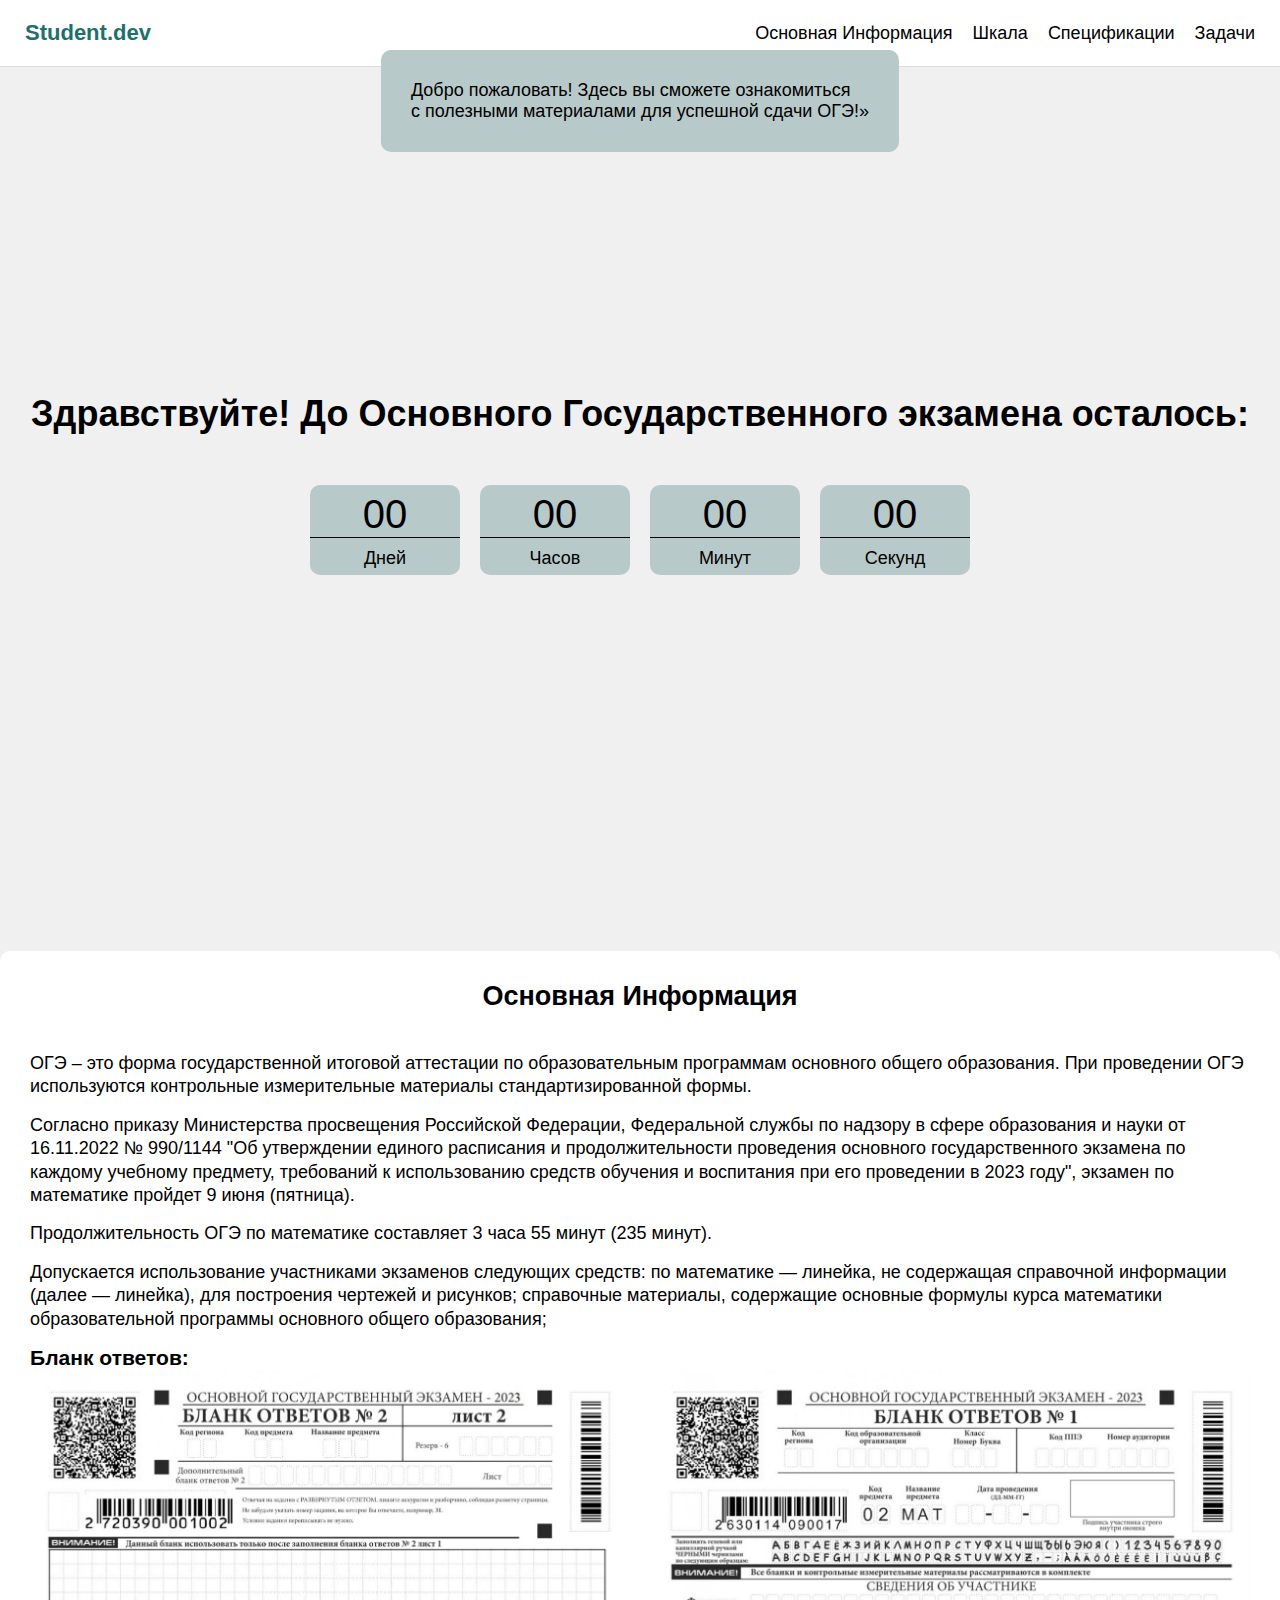
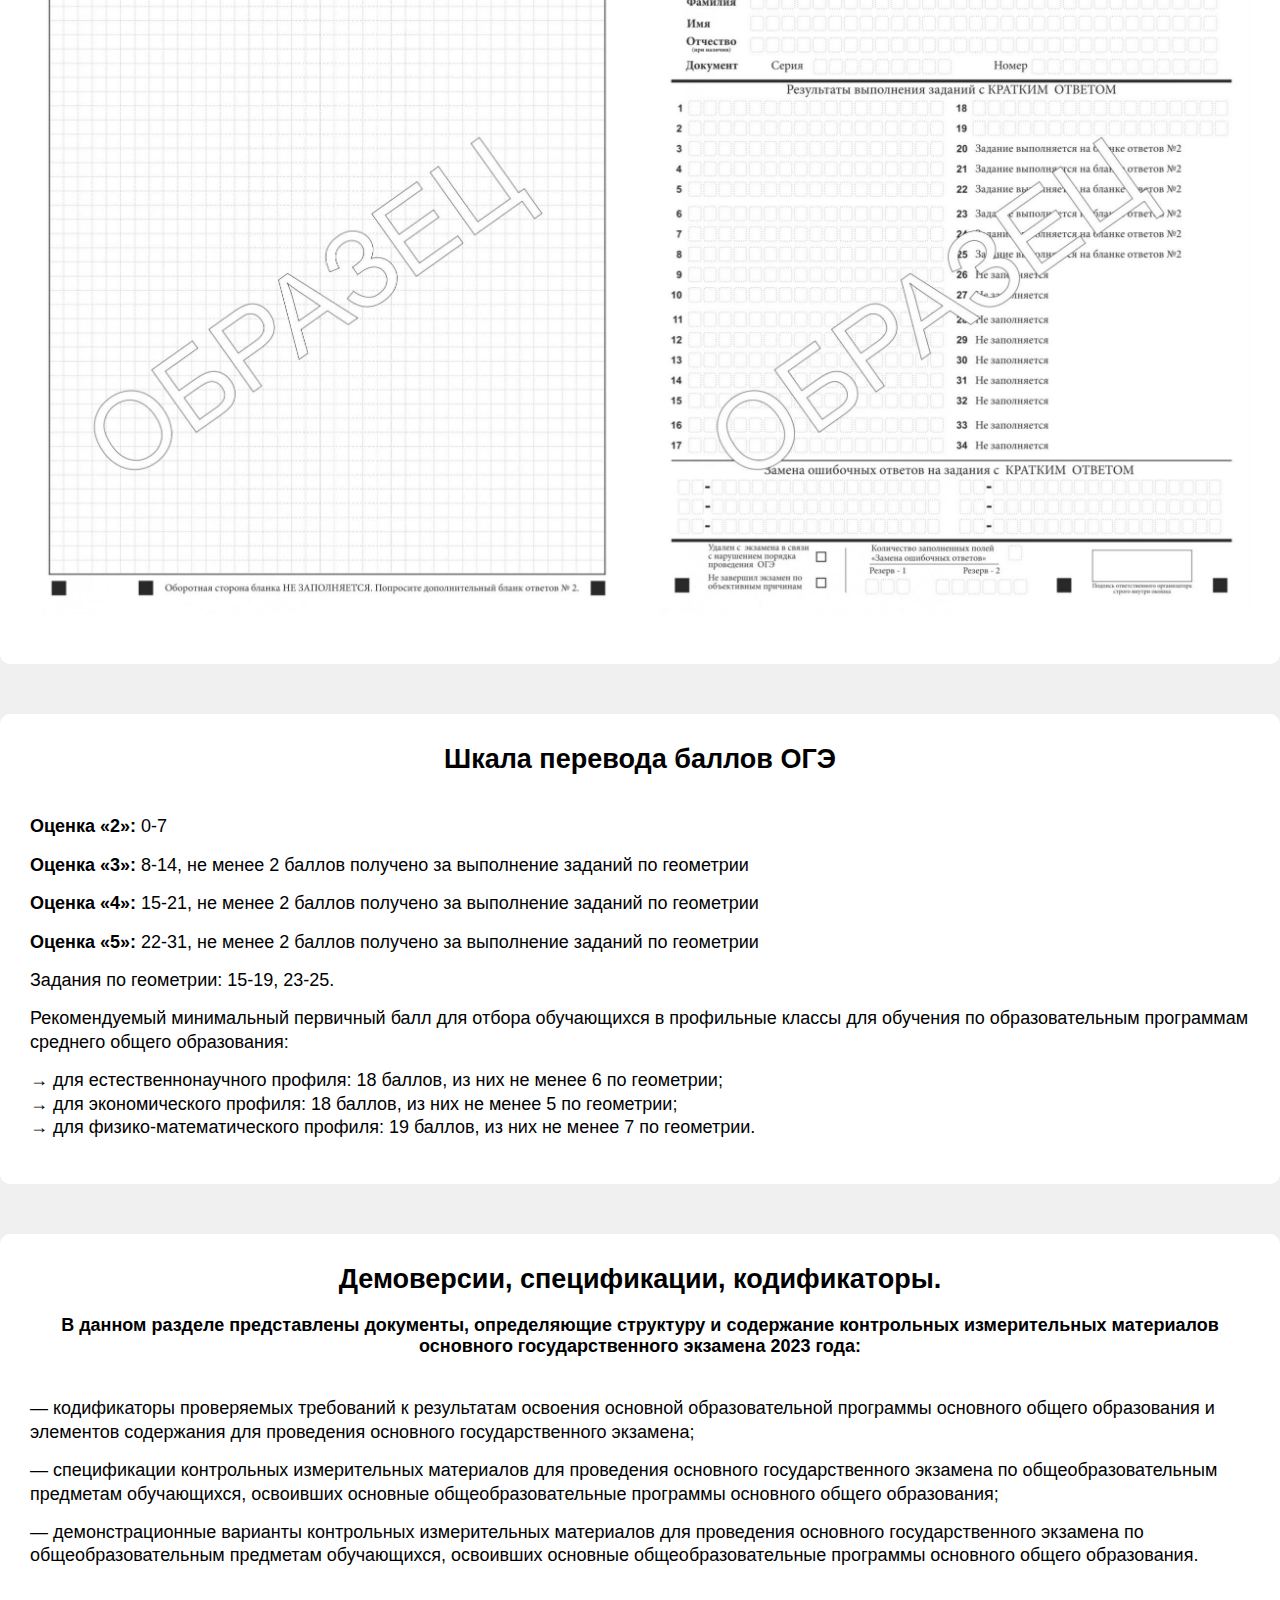
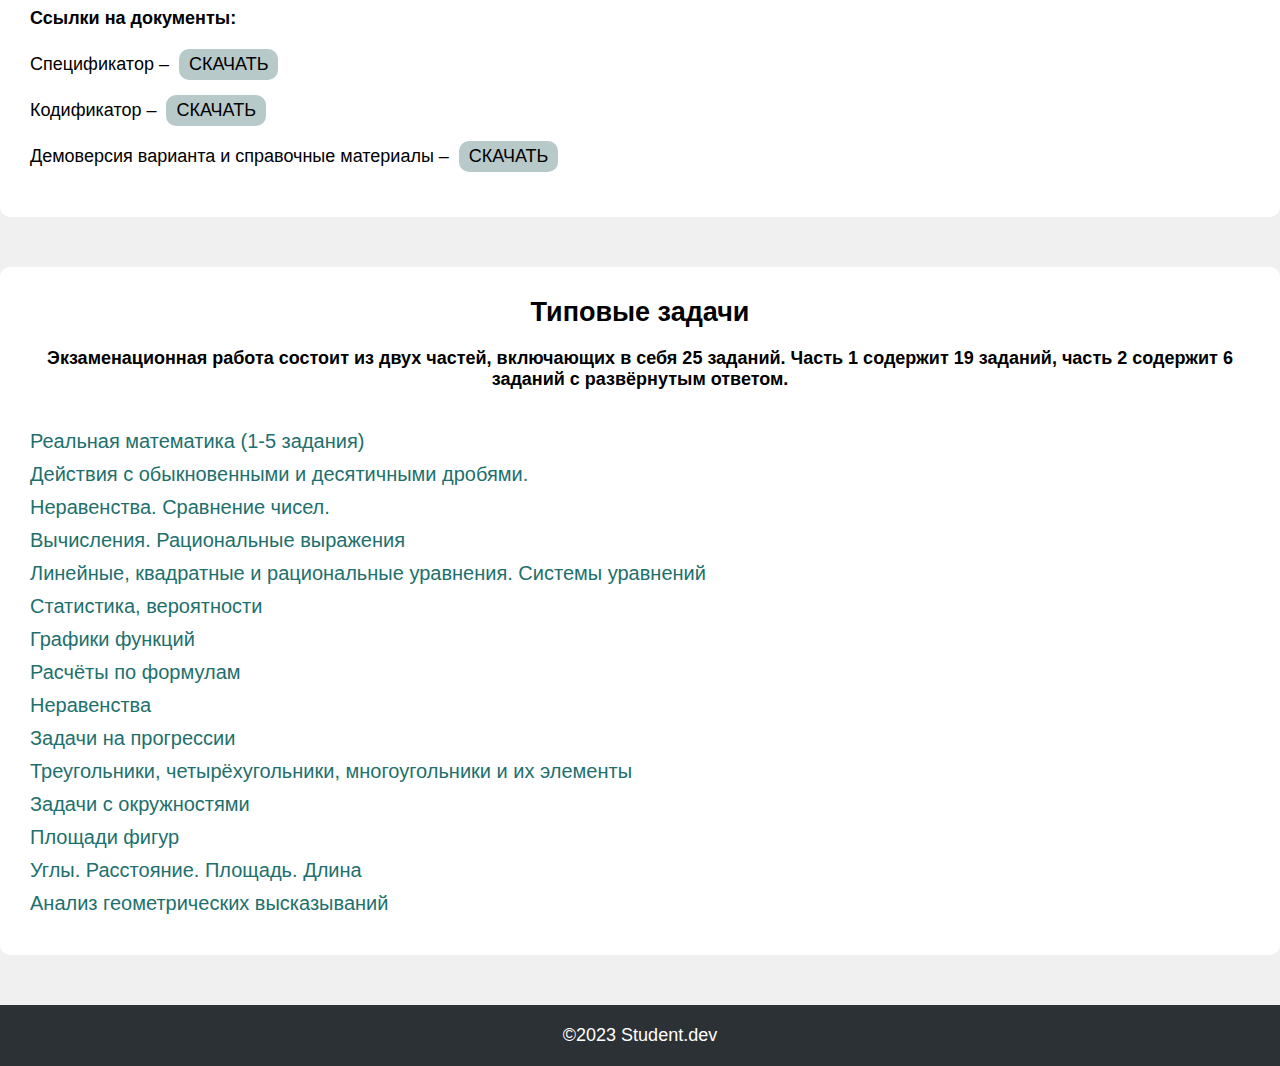
==== index.html @ 09149bc9 "Add files via upload" ====
<!DOCTYPE html>
<html lang="ru">
  <head>
    <meta charset="UTF-8" />
    <meta http-equiv="X-UA-Compatible" content="IE=edge" />
    <meta name="viewport" content="width=device-width, initial-scale=1.0" />
    <title>Task</title>
    <link rel="stylesheet" href="css/style.css" />
    <script defer src="js/welcome.js"></script>
    <script defer src="js/timer.js"></script>
    <script defer src="js/burder.js"></script>
  </head>
  <body>
    <div class="wrapper">
      <!-- header -->
      <header class="header">
        <div class="header__burger">
          <span></span>
          <span></span>
          <span></span>
        </div>
        <div class="header__container">
          <a href="index.html" class="header__logo">Student.dev</a>
          <menu class="header__menu menu">
            <div class="menu__body">
              <ul class="menu__list">
                <li class="menu__item">
                  <a href="#basic" class="menu__link">Основная Информация</a>
                </li>
                <li class="menu__item"><a href="#scale" class="menu__link">Шкала</a></li>
                <li class="menu__item">
                  <a href="#specifications" class="menu__link">Cпецификации</a>
                </li>
                <li class="menu__item"><a href="#tasks" class="menu__link">Задачи</a></li>
              </ul>
            </div>
          </menu>
        </div>
      </header>
      <!-- header end -->

      <!-- main -->
      <main class="main">
        <section class="timer">
          <div class="timer__container">
            <h1 class="timer__title">
              Здравствуйте! До Основного Государственного экзамена осталось:
            </h1>
            <div class="timer__count">
              <div class="timer__item">
                <div class="timer__value day">00</div>
                <div class="timer__name timer__name_day">Дней</div>
              </div>
              <div class="timer__item">
                <div class="timer__value hour">00</div>
                <div class="timer__name timer__name_hour">Часов</div>
              </div>
              <div class="timer__item">
                <div class="timer__value minute">00</div>
                <div class="timer__name timer__name_minute">Минут</div>
              </div>
              <div class="timer__item">
                <div class="timer__value second">00</div>
                <div class="timer__name timer__name_second">Секунд</div>
              </div>
            </div>
          </div>
        </section>

        <section id="basic" class="basic">
          <div class="basic__container">
            <h2 class="basic__title">Основная Информация</h2>
            <div class="basic__body">
              <p class="basic__paragraph">
                ОГЭ – это форма государственной итоговой аттестации по образовательным программам
                основного общего образования. При проведении ОГЭ используются контрольные
                измерительные материалы стандартизированной формы.
              </p>
              <p class="basic__paragraph">
                Согласно приказу Министерства просвещения Российской Федерации, Федеральной службы
                по надзору в сфере образования и науки от 16.11.2022 № 990/1144 "Об утверждении
                единого расписания и продолжительности проведения основного государственного
                экзамена по каждому учебному предмету, требований к использованию средств обучения и
                воспитания при его проведении в 2023 году", экзамен по математике пройдет 9 июня
                (пятница).
              </p>
              <p class="basic__paragraph">
                Продолжительность ОГЭ по математике составляет 3 часа 55 минут (235 минут).
              </p>
              <p class="basic__paragraph">
                Допускается использование участниками экзаменов следующих средств: по математике —
                линейка, не содержащая справочной информации (далее — линейка), для построения
                чертежей и рисунков; справочные материалы, содержащие основные формулы курса
                математики образовательной программы основного общего образования;
              </p>
            </div>
            <div class="basic__slip">
              <h3>Бланк ответов:</h3>
              <div class="basic__images">
                <div class="basic__image">
                  <img src="img/slip/image1.jpg" alt="slip" />
                </div>
                <div class="basic__image">
                  <img src="img/slip/image2.jpg" alt="slip" />
                </div>
              </div>
            </div>
          </div>
        </section>

        <section id="scale" class="scale">
          <div class="scale__container">
            <h2 class="scale__title">Шкала перевода баллов ОГЭ</h2>
            <div class="scale__body">
              <article class="scale__item"><b>Оценка «2»:</b> 0-7</article>
              <article class="scale__item">
                <b>Оценка «3»:</b> 8-14, не менее 2 баллов получено за выполнение заданий по
                геометрии
              </article>
              <article class="scale__item">
                <b>Оценка «4»:</b> 15-21, не менее 2 баллов получено за выполнение заданий по
                геометрии
              </article>
              <article class="scale__item">
                <b>Оценка «5»:</b> 22-31, не менее 2 баллов получено за выполнение заданий по
                геометрии
              </article>
              <article class="scale__item">Задания по геометрии: 15-19, 23-25.</article>
              <article class="scale__item">
                Рекомендуемый минимальный первичный балл для отбора обучающихся в профильные классы
                для обучения по образовательным программам среднего общего образования:
              </article>
              <article class="scale__item">
                → для естественнонаучного профиля: 18 баллов, из них не менее 6 по геометрии; <br />
                → для экономического профиля: 18 баллов, из них не менее 5 по геометрии; <br />
                → для физико-математического профиля: 19 баллов, из них не менее 7 по геометрии.
              </article>
            </div>
          </div>
        </section>

        <section id="specifications" class="specifications">
          <div class="specifications__container">
            <h2 class="specifications__title">Демоверсии, спецификации, кодификаторы.</h2>
            <h4 class="specifications__subtitle">
              В данном разделе представлены документы, определяющие структуру и содержание
              контрольных измерительных материалов основного государственного экзамена 2023 года:
            </h4>
            <div class="specifications__body">
              <p class="specifications__item">
                — кодификаторы проверяемых требований к результатам освоения основной
                образовательной программы основного общего образования и элементов содержания для
                проведения основного государственного экзамена;
              </p>
              <p class="specifications__item">
                — спецификации контрольных измерительных материалов для проведения основного
                государственного экзамена по общеобразовательным предметам обучающихся, освоивших
                основные общеобразовательные программы основного общего образования;
              </p>
              <p class="specifications__item">
                — демонстрационные варианты контрольных измерительных материалов для проведения
                основного государственного экзамена по общеобразовательным предметам обучающихся,
                освоивших основные общеобразовательные программы основного общего образования.
              </p>
            </div>
            <div class="specifications__links">
              <p class="specifications__name">Ссылки на документы:</p>
              <div class="specifications__link">
                <p>Спецификатор –</p>
                <a href="">СКАЧАТЬ</a>
              </div>
              <div class="specifications__link">
                <p>Кодификатор –</p>
                <a href="">СКАЧАТЬ</a>
              </div>
              <div class="specifications__link">
                <p>Демоверсия варианта и справочные материалы –</p>
                <a href="">СКАЧАТЬ</a>
              </div>
            </div>
          </div>
        </section>

        <section id="tasks" class="tasks">
          <div class="tasks__container">
            <h2 class="tasks__title">Типовые задачи</h2>
            <h4 class="tasks__subtitle">
              Экзаменационная работа состоит из двух частей, включающих в себя 25 заданий. Часть 1
              содержит 19 заданий, часть 2 содержит 6 заданий с развёрнутым ответом.
            </h4>
            <div class="tasks__body">
              <a href="" class="tasks__link">Реальная математика (1-5 задания) </a>
              <a href="" class="tasks__link">Действия с обыкновенными и десятичными дробями.</a>
              <a href="" class="tasks__link">Неравенства. Сравнение чисел.</a>
              <a href="" class="tasks__link">Вычисления. Рациональные выражения</a>
              <a href="" class="tasks__link"
                >Линейные, квадратные и рациональные уравнения. Системы уравнений</a
              >
              <a href="" class="tasks__link">Статистика, вероятности</a>
              <a href="" class="tasks__link">Графики функций</a>
              <a href="" class="tasks__link">Расчёты по формулам</a>
              <a href="" class="tasks__link">Неравенства</a>
              <a href="" class="tasks__link">Задачи на прогрессии</a>
              <a href="" class="tasks__link"
                >Треугольники, четырёхугольники, многоугольники и их элементы</a
              >
              <a href="" class="tasks__link">Задачи с окружностями</a>
              <a href="" class="tasks__link">Площади фигур</a>
              <a href="" class="tasks__link">Углы. Расстояние. Площадь. Длина</a>
              <a href="" class="tasks__link">Анализ геометрических высказываний</a>
            </div>
          </div>
        </section>
      </main>
      <!-- main end -->

      <!-- footer -->
      <footer class="footer">
        <div class="footer__container">
          <div class="footer__copy">©2023 Student.dev</div>
        </div>
      </footer>
      <!-- footer end -->
    </div>
    <!-- welcome -->
    <div class="welcome">
      Добро пожаловать! Здесь вы сможете ознакомиться <br />
      с полезными материалами для успешной сдачи ОГЭ!»
    </div>
    <!-- welcome end -->
  </body>
</html>
---- css/style.css ----
/* Обнуляем базовые стили, а именно всякого рода отступы */
* {
  padding: 0px;
  margin: 0px;
  border: 0px;
}
aside,
nav,
footer,
header,
section {
  display: block;
}
html,
body {
  height: 100%;
}
a,
a:visited {
  text-decoration: none;
}
ul li {
  list-style: none;
}

/* Подключаем шрифт */
@import url('https://fonts.googleapis.com/css2?family=Roboto:wght@300;400;700&display=swap');

/* Это добавит плавности при переходе по якорям */
html {
  scroll-behavior: smooth;
}

/* Задаем базовую разметку */
.wrapper {
  overflow: hidden;
  display: flex;
  flex-direction: column;
  min-height: 100%;
}
body {
  color: #000000;
  font-size: 18px;
  background-color: #f0f0f0;
  font-family: 'Roboto', sans-serif;
}
main {
  flex: 100%;
}

section {
  margin-bottom: 50px;
}

/* Это позволит нам все блоки, у которых в названии присутствует '__container', сделать контейнерами и отцентрировать.
А также отступы по бокам, которые проявляют себя при адаптиве */
[class*='__container'] {
  max-width: 1230px;
  margin: 0 auto;
  padding: 0px 15px;
}

/* Добавим кастомный скрол, потому что можем */
/* 100% работать он будет только на webkit браузерах, то бишь на большинстве */
body::-webkit-scrollbar {
  width: 11px;
}

body::-webkit-scrollbar-track {
  background-color: rgba(252, 242, 242, 0.92);
}

body::-webkit-scrollbar-thumb {
  background: #1d706d;
  border-radius: 8px;
  transition: 0.2s;
}

/* Header */
.header {
  position: relative;
  background-color: #ffffff;
  border-bottom: 1px solid #dedede;
  height: 66px;
}
.header__container {
  padding: 20px 15px;
  display: flex;
  justify-content: space-between;
  align-items: center;
}
.header__logo {
  color: #1d706d;
  font-size: 22px;
  font-weight: 700;
}
.menu__list {
  display: flex;
  gap: 20px;
}
.menu__link {
  color: #000000;
  transition: color 0.3s;
}
.menu__link:hover {
  color: #1d706d;
}
/* Header end */

/* Welcome */
.welcome {
  position: fixed;
  top: 50px;
  left: 50%;
  transform: translate(-50%, 0);
  background-color: #b8c9c9;
  padding: 30px;
  border-radius: 10px;
  display: none;
}
/* Welcome end */

/* Timer */
.timer {
  background-color: #f0f0f0;
}
.timer__container {
  height: calc(100vh - 66px);
  /* padding: 100px 15px; */
  display: flex;
  flex-direction: column;
  justify-content: center;
}
.timer__title {
  text-align: center;
  margin-bottom: 50px;
}
.timer__count {
  display: flex;
  justify-content: center;
  align-items: center;
  gap: 20px;
}
.timer__item {
  background-color: #b8c9c9;
  width: 150px;
  height: 90px;
  border-radius: 10px;
  text-align: center;
  display: flex;
  flex-direction: column;
  justify-content: center;
}
.timer__value {
  font-size: 40px;
  border-bottom: 1px solid #000000;
}
.timer__name {
  padding-top: 10px;
}
/* Timer end */

/* Basic  */
.basic__container {
  background-color: #ffffff;
  padding: 30px;
  border-radius: 10px;
}
.basic__title {
  text-align: center;
  margin-bottom: 40px;
}
.basic__paragraph {
  font-size: 18px;
  line-height: 130%;
  margin-bottom: 15px;
}
.basic__slip {
  margin-bottom: 15px;
}
.basic__images {
  display: flex;
  gap: 25px;
}
.basic__image {
  flex: 0 1 50%;
}
.basic__image img {
  width: 100%;
}
/* Basic end */

/* Scale  */
.scale__container {
  background-color: #ffffff;
  padding: 30px;
  border-radius: 10px;
}
.scale__title {
  text-align: center;
  margin-bottom: 40px;
}
.scale__item {
  font-size: 18px;
  line-height: 130%;
  margin-bottom: 15px;
}
/* Scale end */

/* Specifications */
.specifications__container {
  background-color: #ffffff;
  padding: 30px;
  border-radius: 10px;
}
.specifications__title {
  text-align: center;
  margin-bottom: 20px;
}
.specifications__subtitle {
  text-align: center;
  margin-bottom: 40px;
}
.specifications__body {
  margin-bottom: 40px;
}
.specifications__item {
  font-size: 18px;
  line-height: 130%;
  font-weight: 300;
  margin-bottom: 15px;
}
.specifications__name {
  margin-bottom: 20px;
  font-weight: 700;
}
.specifications__link {
  display: flex;
  gap: 10px;
  align-items: center;
  margin-bottom: 15px;
}
.specifications__link a {
  background-color: #b8c9c9;
  padding: 5px 10px;
  border-radius: 10px;
  color: #000000;
  transition: background-color 0.3s;
}
.specifications__link a:hover {
  background-color: #c9e3e3;
}
/* Specifications end */

/* Tasks  */
.tasks__container {
  background-color: #ffffff;
  padding: 30px;
  border-radius: 10px;
}
.tasks__title {
  text-align: center;
  margin-bottom: 20px;
}
.tasks__subtitle {
  text-align: center;
  margin-bottom: 40px;
}
.tasks__body {
  display: flex;
  flex-direction: column;
}
.tasks__link {
  font-size: 20px;
  color: #1d706d;
  margin-bottom: 10px;
  transition: color 0.3s;
}
.tasks__link:hover {
  color: #b8c9c9;
}
/* Tasks end */

/* Footer  */
.footer {
  background: #2c3135;
  padding: 20px 0px;
  text-align: center;
  color: #ffffff;
}
/* Footer end */

/* Адаптив */

/* Header burger */
.header__burger {
  display: none;
}
@media (max-width: 767px) {
  .header__burger {
    display: block;
    position: absolute;
    width: 30px;
    height: 18px;
    cursor: pointer;
    z-index: 10;
    right: 15px;
    top: 35px;
    transform: translate(0, -50%);
  }
  .header__burger span {
    transition: 0.3s all;
    top: calc(50% - 1px);
    left: 0px;
    position: absolute;
    width: 100%;
    height: 2px;
    background-color: #000000;
  }
  .header__burger span:first-child {
    top: 0px;
  }
  .header__burger span:last-child {
    top: auto;
    bottom: 0px;
  }
  .header__burger.active span {
    transform: scale(0);
    background-color: #000000;
  }
  .header__burger.active span:first-child {
    transform: rotate(-45deg);
    top: 8px;
  }
  .header__burger.active span:last-child {
    transform: rotate(45deg);
    bottom: 8px;
  }
}
/* Menu  */
@media (max-width: 767px) {
  .menu__body {
    transform: translate(100%, 0px);
    transition: transform 0.8s;
    position: fixed;
    width: 100%;
    height: 100%;
    top: 0;
    left: 0;
    overflow: auto;
    padding: 60px 10px 30px 10px;
    background-color: rgba(255, 255, 255, 0.98);
    z-index: 5;
  }
  .menu__body.active {
    transform: translate(0%, 0px);
  }
  .menu__list {
    flex-direction: column;
    align-items: center;
    padding-top: 20px;
    overflow: hidden;
  }
  .menu__link {
    font-size: 22px;
  }
}
/* title */
@media (max-width: 767px) {
  h1,
  h2 {
    font-size: 22px;
  }
  .basic__images {
    display: block;
  }
}
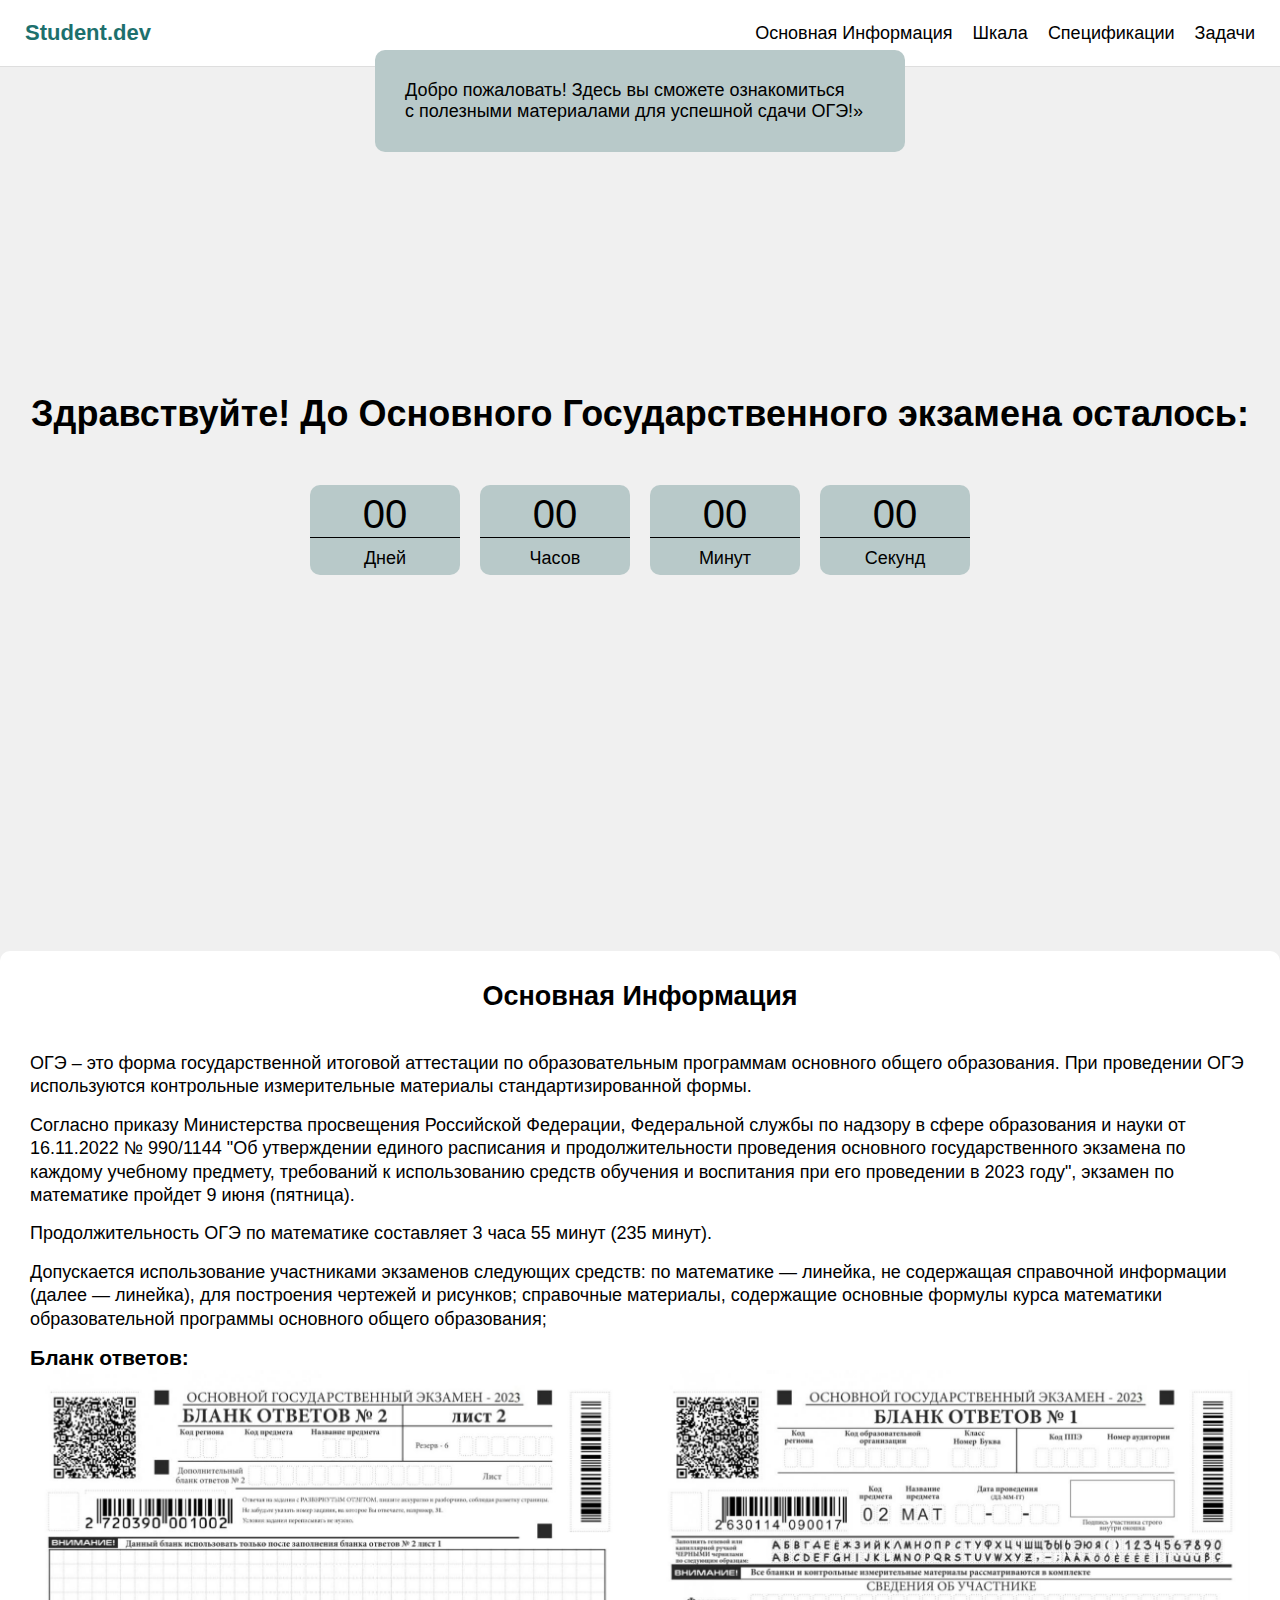
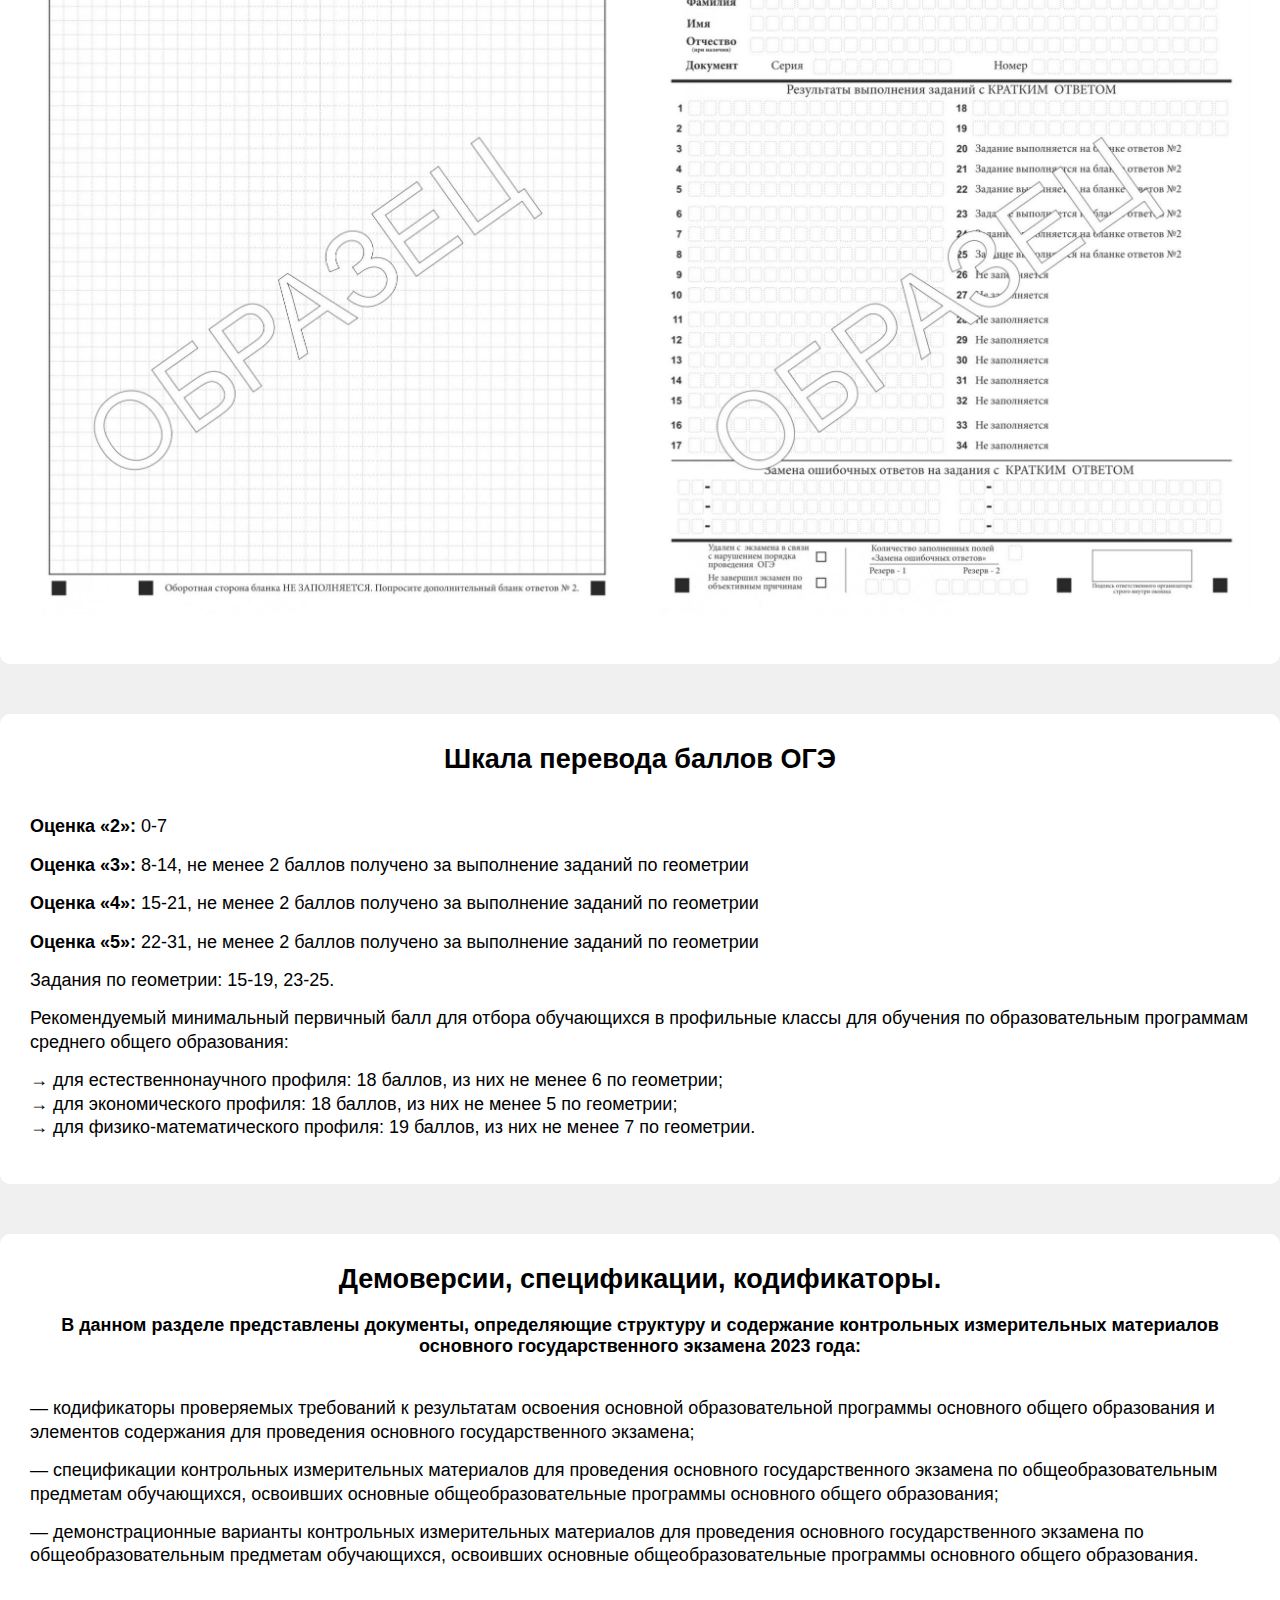
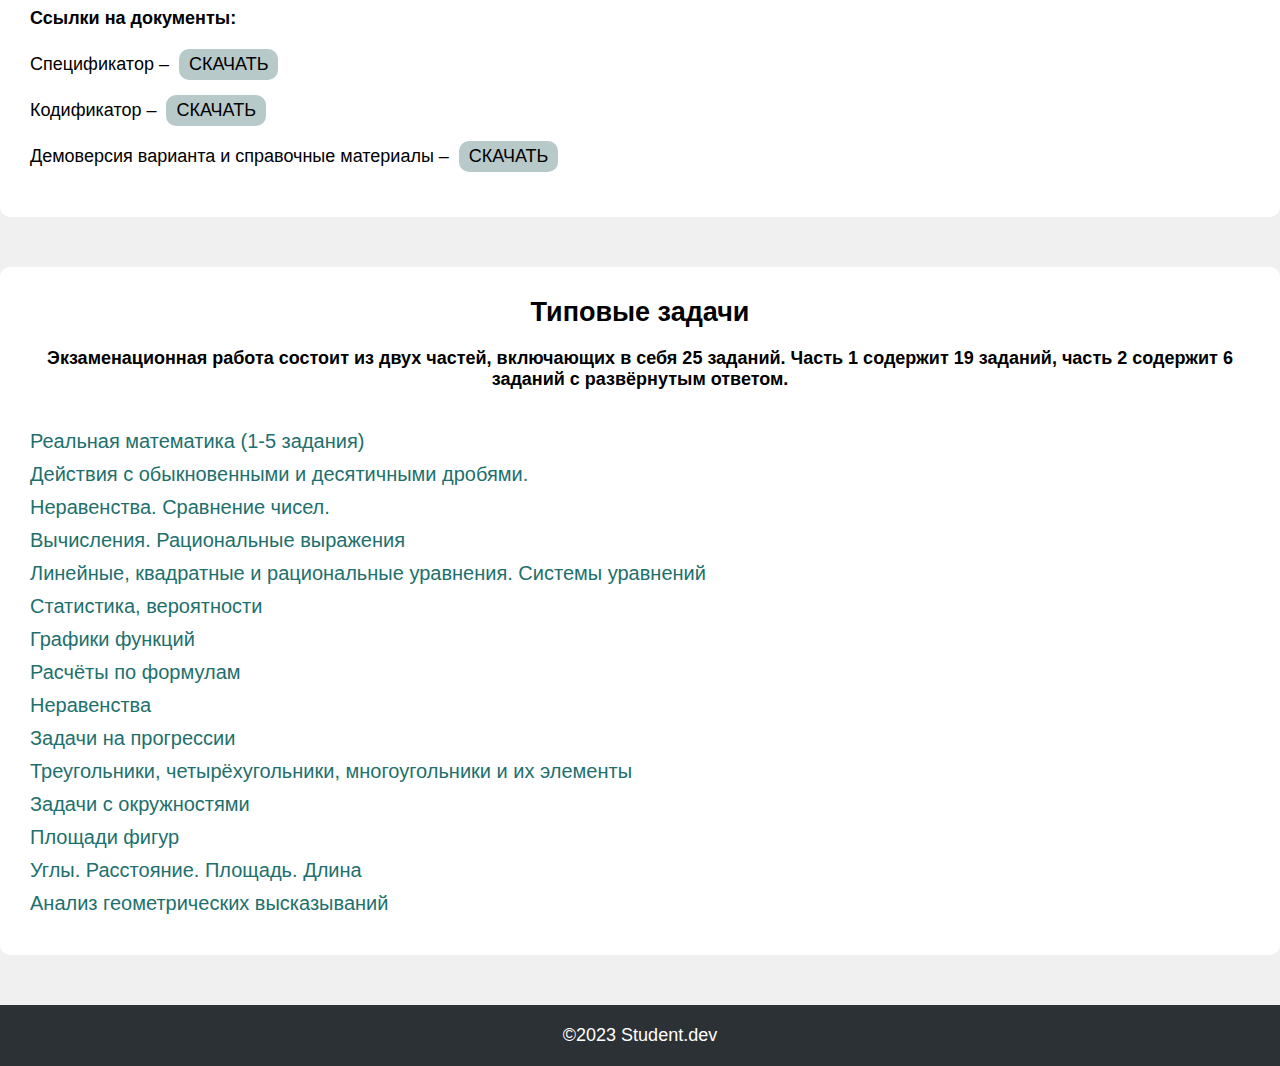
==== commit 9a44c3fe: "Add files via upload" ====
--- a/index.html
+++ b/index.html
@@ -8,7 +8,7 @@
     <link rel="stylesheet" href="css/style.css" />
     <script defer src="js/welcome.js"></script>
     <script defer src="js/timer.js"></script>
-    <script defer src="js/burder.js"></script>
+    <script defer src="js/burger.js"></script>
   </head>
   <body>
     <div class="wrapper">
@@ -189,7 +189,7 @@
               содержит 19 заданий, часть 2 содержит 6 заданий с развёрнутым ответом.
             </h4>
             <div class="tasks__body">
-              <a href="" class="tasks__link">Реальная математика (1-5 задания) </a>
+              <a href="task-1.html" class="tasks__link">Реальная математика (1-5 задания) </a>
               <a href="" class="tasks__link">Действия с обыкновенными и десятичными дробями.</a>
               <a href="" class="tasks__link">Неравенства. Сравнение чисел.</a>
               <a href="" class="tasks__link">Вычисления. Рациональные выражения</a>
--- a/css/style.css
+++ b/css/style.css
@@ -117,6 +117,8 @@
   padding: 30px;
   border-radius: 10px;
   display: none;
+  max-width: 470px;
+  width: 100%;
 }
 /* Welcome end */
 
@@ -289,6 +291,41 @@
   color: #ffffff;
 }
 /* Footer end */
+
+/* Problem  */
+.problem {
+  margin-top: 50px;
+}
+.problem__container {
+  background-color: #ffffff;
+  padding: 30px;
+  border-radius: 10px;
+}
+.problem__title {
+  text-align: center;
+  margin-bottom: 20px;
+}
+.problem__item {
+  margin-bottom: 50px;
+}
+.problem__item p {
+  font-size: 18px;
+  line-height: 130%;
+  font-weight: 300;
+  margin-bottom: 15px;
+}
+.problem__img {
+  margin-bottom: 15px;
+}
+.problem__img img {
+  max-width: 400px;
+  width: 100%;
+}
+.problem__answer {
+  font-size: 20px;
+  color: #1d706d;
+}
+/* Problem end */
 
 /* Адаптив */
 
@@ -374,4 +411,11 @@
   .basic__images {
     display: block;
   }
-}
+  .problem__container {
+    padding: 15px;
+  }
+  .welcome {
+    width: 80vw;
+    font-size: 14px;
+  }
+}
